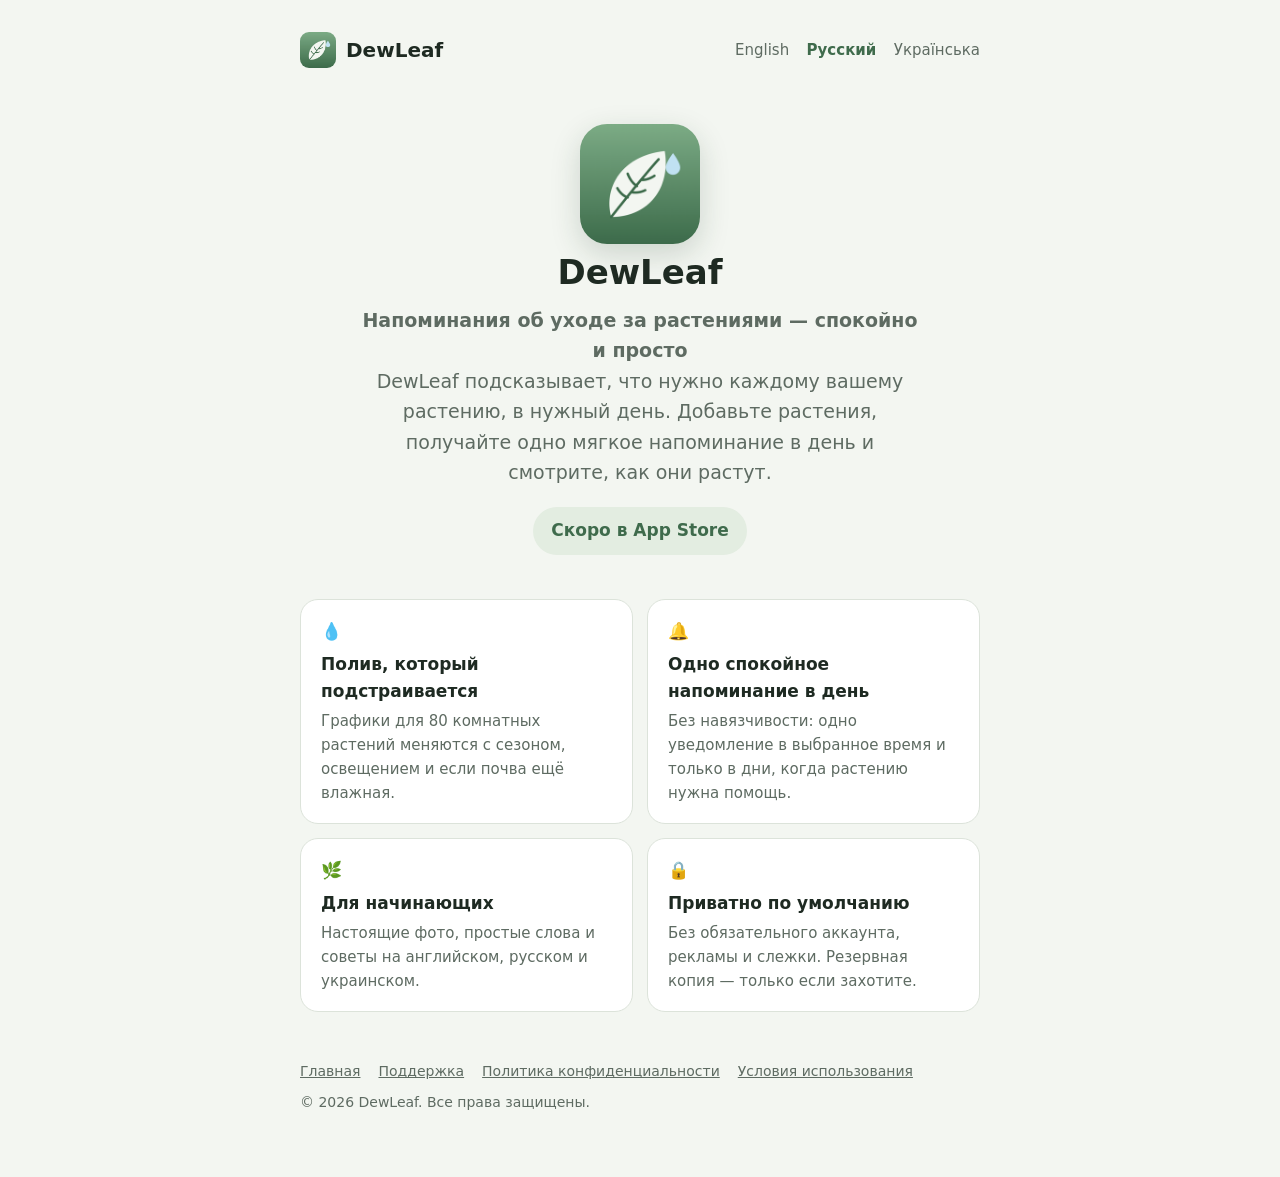
==== ru/index.html @ f40b1bb3 "DewLeaf website: home, privacy, terms, support (en, ru, uk) Co-Authored-By: Claude Opus 5.5 <noreply" ====
<!doctype html>
<html lang="ru">
<head>
<meta charset="utf-8">
<meta name="viewport" content="width=device-width, initial-scale=1, viewport-fit=cover">
<title>DewLeaf</title>
<meta name="description" content="Напоминания об уходе за растениями — спокойно и просто">
<link rel="icon" href="../icon.png">
<link rel="stylesheet" href="../style.css">
</head>
<body><div class="wrap">
<header><a class="brand" href="../ru/"><img src="../icon.png" alt="">DewLeaf</a><nav class="langs"><a href="../" class="">English</a> <a href="../ru/" class="on">Русский</a> <a href="../uk/" class="">Українська</a></nav></header>
<section class="hero"><img src="../icon.png" alt="DewLeaf"><h1>DewLeaf</h1><p><strong>Напоминания об уходе за растениями — спокойно и просто</strong></p><p>DewLeaf подсказывает, что нужно каждому вашему растению, в нужный день. Добавьте растения, получайте одно мягкое напоминание в день и смотрите, как они растут.</p><span class="badge">Скоро в App Store</span></section><div class="grid"><div class="card"><div>💧</div><h3>Полив, который подстраивается</h3><p>Графики для 80 комнатных растений меняются с сезоном, освещением и если почва ещё влажная.</p></div><div class="card"><div>🔔</div><h3>Одно спокойное напоминание в день</h3><p>Без навязчивости: одно уведомление в выбранное время и только в дни, когда растению нужна помощь.</p></div><div class="card"><div>🌿</div><h3>Для начинающих</h3><p>Настоящие фото, простые слова и советы на английском, русском и украинском.</p></div><div class="card"><div>🔒</div><h3>Приватно по умолчанию</h3><p>Без обязательного аккаунта, рекламы и слежки. Резервная копия — только если захотите.</p></div></div>
<footer><a href="../ru/">Главная</a><a href="../ru/support/">Поддержка</a><a href="../ru/privacy/">Политика конфиденциальности</a><a href="../ru/terms/">Условия использования</a><span>© 2026 DewLeaf. Все права защищены.</span></footer>
</div></body>
</html>
---- style.css ----
:root { --bg:#F3F6F1; --card:#FFFFFF; --ink:#1E2A22; --muted:#5E6B62; --line:#DCE3DA; --moss:#3F6B4C; --mossSoft:#E3EDE1; }
@media (prefers-color-scheme: dark) { :root { --bg:#121814; --card:#1A221D; --ink:#E6ECE6; --muted:#9AA79E; --line:#2C3830; --moss:#8FC49C; --mossSoft:#22322A; } }
* { box-sizing: border-box; }
body { margin:0; background:var(--bg); color:var(--ink); font:17px/1.6 -apple-system, BlinkMacSystemFont, "Segoe UI", system-ui, sans-serif; }
.wrap { max-width:720px; margin:0 auto; padding:32px max(20px, env(safe-area-inset-left)) 64px; }
header { display:flex; align-items:center; justify-content:space-between; gap:12px; flex-wrap:wrap; margin-bottom:32px; }
.brand { display:flex; align-items:center; gap:10px; color:var(--ink); text-decoration:none; font-weight:700; font-size:20px; }
.brand img { width:36px; height:36px; border-radius:9px; }
.langs a { color:var(--muted); text-decoration:none; margin-left:12px; font-size:15px; }
.langs a.on { color:var(--moss); font-weight:700; }
h1 { font-size:34px; line-height:1.2; margin:0 0 12px; }
h2 { font-size:21px; margin:32px 0 8px; }
a { color:var(--moss); }
.hero { text-align:center; padding:24px 0 8px; }
.hero img { width:120px; height:120px; border-radius:27px; box-shadow:0 10px 30px rgba(30,60,40,.18); }
.hero p { color:var(--muted); font-size:19px; max-width:560px; margin:0 auto; }
.badge { display:inline-block; margin-top:20px; padding:10px 18px; border-radius:999px; background:var(--mossSoft); color:var(--moss); font-weight:600; }
.grid { display:grid; grid-template-columns:repeat(auto-fit, minmax(260px, 1fr)); gap:14px; margin-top:36px; }
.card { background:var(--card); border:1px solid var(--line); border-radius:18px; padding:18px 20px; }
.card h3 { margin:6px 0 4px; font-size:17px; }
.card p { margin:0; color:var(--muted); font-size:15px; }
.doc { background:var(--card); border:1px solid var(--line); border-radius:20px; padding:8px 28px 24px; }
.doc ul { padding-left:22px; }
footer { margin-top:48px; color:var(--muted); font-size:14px; display:flex; flex-wrap:wrap; gap:8px 18px; }
footer a { color:var(--muted); }
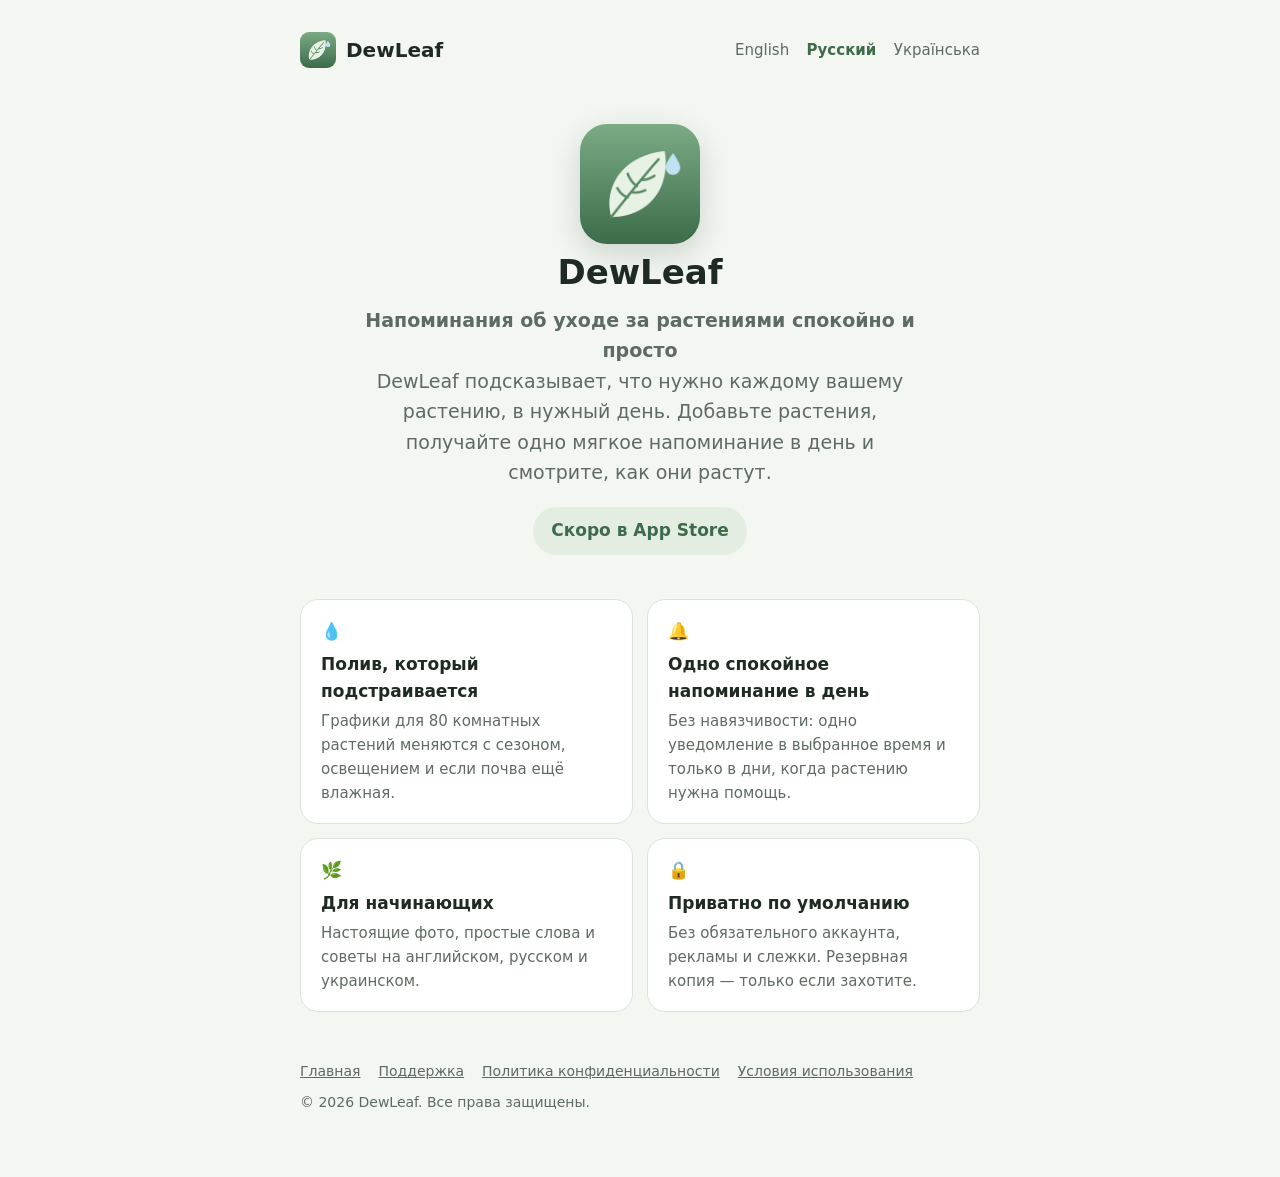
==== commit 0f063d6a: "Owner name Anastasiia Sokolinska; new icon" ====
--- a/ru/index.html
+++ b/ru/index.html
@@ -4,13 +4,13 @@
 <meta charset="utf-8">
 <meta name="viewport" content="width=device-width, initial-scale=1, viewport-fit=cover">
 <title>DewLeaf</title>
-<meta name="description" content="Напоминания об уходе за растениями — спокойно и просто">
+<meta name="description" content="Напоминания об уходе за растениями спокойно и просто">
 <link rel="icon" href="../icon.png">
 <link rel="stylesheet" href="../style.css">
 </head>
 <body><div class="wrap">
 <header><a class="brand" href="../ru/"><img src="../icon.png" alt="">DewLeaf</a><nav class="langs"><a href="../" class="">English</a> <a href="../ru/" class="on">Русский</a> <a href="../uk/" class="">Українська</a></nav></header>
-<section class="hero"><img src="../icon.png" alt="DewLeaf"><h1>DewLeaf</h1><p><strong>Напоминания об уходе за растениями — спокойно и просто</strong></p><p>DewLeaf подсказывает, что нужно каждому вашему растению, в нужный день. Добавьте растения, получайте одно мягкое напоминание в день и смотрите, как они растут.</p><span class="badge">Скоро в App Store</span></section><div class="grid"><div class="card"><div>💧</div><h3>Полив, который подстраивается</h3><p>Графики для 80 комнатных растений меняются с сезоном, освещением и если почва ещё влажная.</p></div><div class="card"><div>🔔</div><h3>Одно спокойное напоминание в день</h3><p>Без навязчивости: одно уведомление в выбранное время и только в дни, когда растению нужна помощь.</p></div><div class="card"><div>🌿</div><h3>Для начинающих</h3><p>Настоящие фото, простые слова и советы на английском, русском и украинском.</p></div><div class="card"><div>🔒</div><h3>Приватно по умолчанию</h3><p>Без обязательного аккаунта, рекламы и слежки. Резервная копия — только если захотите.</p></div></div>
+<section class="hero"><img src="../icon.png" alt="DewLeaf"><h1>DewLeaf</h1><p><strong>Напоминания об уходе за растениями спокойно и просто</strong></p><p>DewLeaf подсказывает, что нужно каждому вашему растению, в нужный день. Добавьте растения, получайте одно мягкое напоминание в день и смотрите, как они растут.</p><span class="badge">Скоро в App Store</span></section><div class="grid"><div class="card"><div>💧</div><h3>Полив, который подстраивается</h3><p>Графики для 80 комнатных растений меняются с сезоном, освещением и если почва ещё влажная.</p></div><div class="card"><div>🔔</div><h3>Одно спокойное напоминание в день</h3><p>Без навязчивости: одно уведомление в выбранное время и только в дни, когда растению нужна помощь.</p></div><div class="card"><div>🌿</div><h3>Для начинающих</h3><p>Настоящие фото, простые слова и советы на английском, русском и украинском.</p></div><div class="card"><div>🔒</div><h3>Приватно по умолчанию</h3><p>Без обязательного аккаунта, рекламы и слежки. Резервная копия — только если захотите.</p></div></div>
 <footer><a href="../ru/">Главная</a><a href="../ru/support/">Поддержка</a><a href="../ru/privacy/">Политика конфиденциальности</a><a href="../ru/terms/">Условия использования</a><span>© 2026 DewLeaf. Все права защищены.</span></footer>
 </div></body>
 </html>
--- a/style.css
+++ b/style.css
@@ -8,7 +8,7 @@
 .brand img { width:36px; height:36px; border-radius:9px; }
 .langs a { color:var(--muted); text-decoration:none; margin-left:12px; font-size:15px; }
 .langs a.on { color:var(--moss); font-weight:700; }
-h1 { font-size:34px; line-height:1.2; margin:0 0 12px; }
+h1 { font-size:clamp(26px, 7vw, 34px); line-height:1.2; margin:0 0 12px; overflow-wrap:anywhere; hyphens:auto; }
 h2 { font-size:21px; margin:32px 0 8px; }
 a { color:var(--moss); }
 .hero { text-align:center; padding:24px 0 8px; }
@@ -20,6 +20,7 @@
 .card h3 { margin:6px 0 4px; font-size:17px; }
 .card p { margin:0; color:var(--muted); font-size:15px; }
 .doc { background:var(--card); border:1px solid var(--line); border-radius:20px; padding:8px 28px 24px; }
+@media (max-width:520px) { .doc { padding:4px 18px 18px; } h2 { font-size:19px; } }
 .doc ul { padding-left:22px; }
 footer { margin-top:48px; color:var(--muted); font-size:14px; display:flex; flex-wrap:wrap; gap:8px 18px; }
 footer a { color:var(--muted); }
